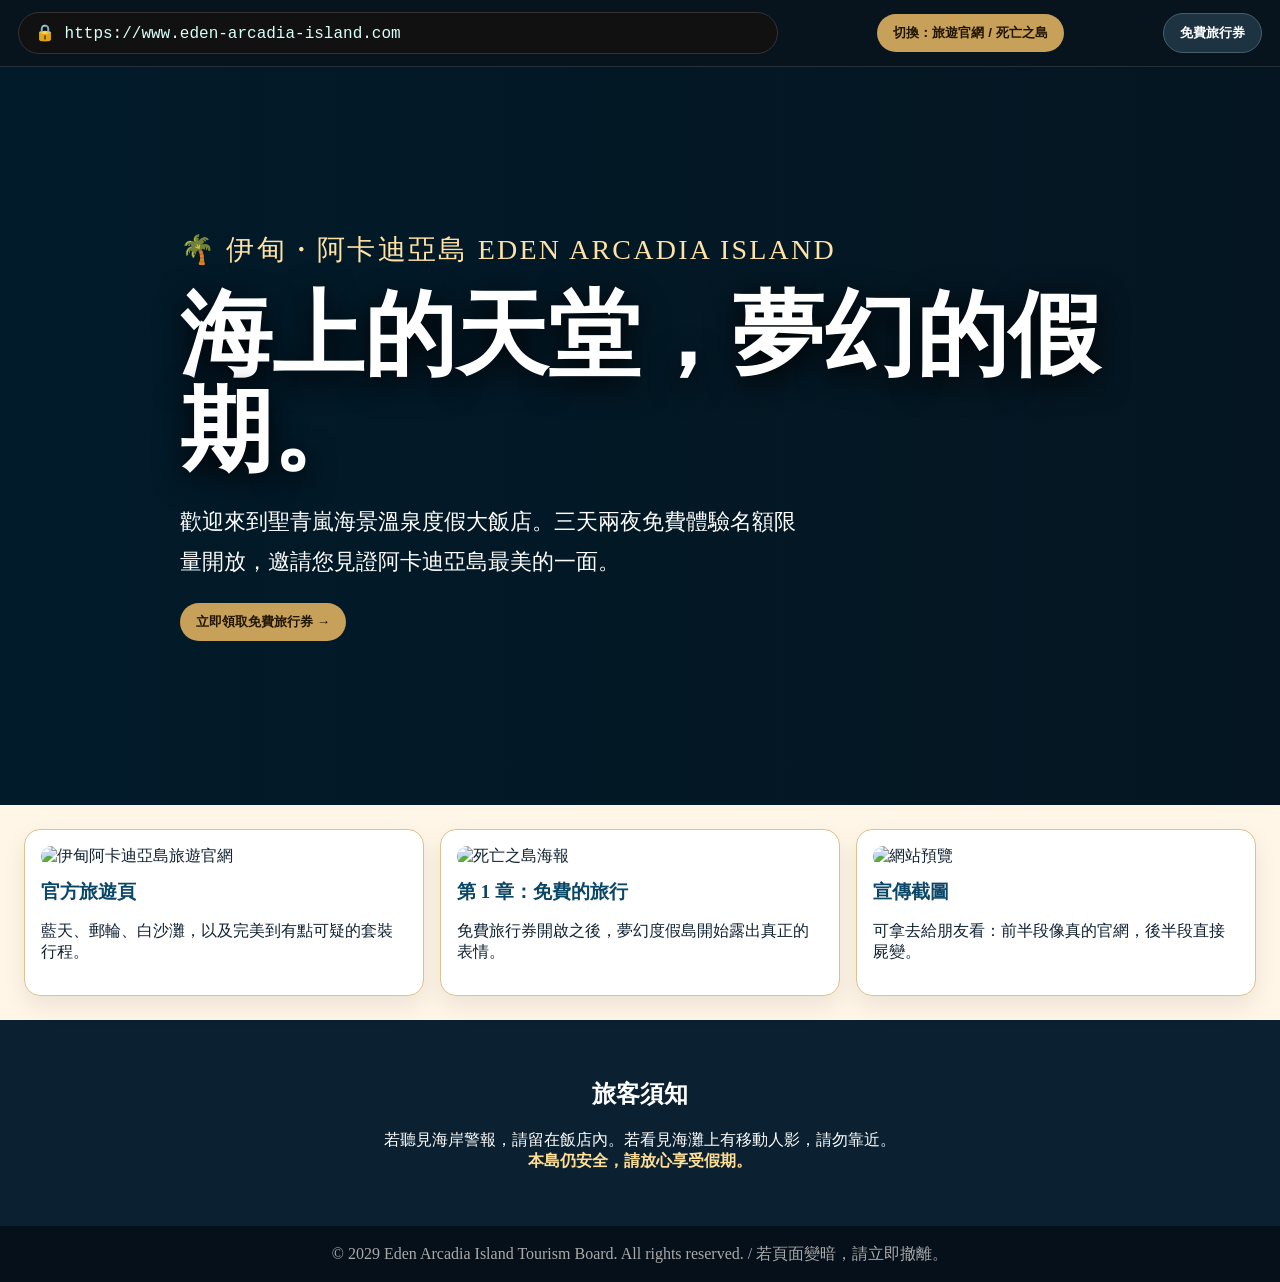
==== index.html @ 485ca3e7 "Add files via upload" ====
<!doctype html>
<html lang="zh-Hant">
<head>
  <meta charset="utf-8" />
  <meta name="viewport" content="width=device-width, initial-scale=1" />
  <title>伊甸・阿卡迪亞島｜Eden Arcadia Island</title>
  <style>
    :root { --gold:#c7a05a; --blue:#07324b; --cyan:#29d9ff; --paper:#fff8ea; }
    *{box-sizing:border-box} body{margin:0;font-family:"Noto Serif TC","Microsoft JhengHei",serif;background:#07131c;color:white;}
    .bar{position:sticky;top:0;z-index:5;background:rgba(8,20,30,.9);backdrop-filter:blur(12px);border-bottom:1px solid rgba(255,255,255,.12);padding:12px 18px;display:flex;gap:12px;align-items:center;justify-content:space-between}
    .url{font-family:ui-monospace,monospace;background:#111;border:1px solid #333;border-radius:999px;padding:10px 16px;flex:1;max-width:760px;color:#d9fff9;white-space:nowrap;overflow:hidden;text-overflow:ellipsis}.pill{background:var(--gold);color:#211500;border:0;border-radius:999px;padding:10px 16px;font-weight:700;cursor:pointer}.ghost{background:#1e3342;color:white;border:1px solid #44606e}
    .hero{min-height:82vh;background:linear-gradient(90deg,rgba(1,27,43,.92),rgba(1,27,43,.35)),url('assets/resort_site.png') center/cover;display:grid;place-items:center;padding:40px 18px;text-align:left}.box{max-width:920px;width:100%}.logo{font-size:28px;letter-spacing:.08em;color:#ffe2a6}.title{font-size:clamp(42px,8vw,92px);line-height:1.05;margin:18px 0 12px;text-shadow:0 8px 30px #000}.subtitle{font-size:22px;line-height:1.8;max-width:620px}.cards{display:grid;grid-template-columns:repeat(auto-fit,minmax(210px,1fr));gap:16px;padding:24px;background:#fff6e8;color:#123}.card{border:1px solid #dbc38d;border-radius:16px;padding:16px;background:white;box-shadow:0 10px 25px rgba(0,0,0,.08)}.card img{width:100%;border-radius:12px;display:block}.card h3{margin:12px 0 6px;color:#0a4666}.notice{padding:38px 18px;background:#0b2030;text-align:center}.notice b{color:#ffdf95}.poster{display:none;min-height:100vh;background:linear-gradient(90deg,rgba(0,0,0,.82),rgba(0,0,0,.1)),url('assets/death_island_poster.png') center/cover;padding:80px 18px}.poster .panel{max-width:760px;background:rgba(0,0,0,.55);border:1px solid rgba(255,255,255,.18);border-radius:20px;padding:28px;backdrop-filter:blur(5px)}.poster h1{font-size:clamp(42px,8vw,100px);margin:0 0 12px;text-shadow:0 0 22px #000}.warning{color:#ffb3a3;font-family:ui-monospace,monospace;letter-spacing:.08em}.small{opacity:.8;font-size:14px}.darkmode .hero,.darkmode .cards,.darkmode .notice{display:none}.darkmode .poster{display:block}.footer{padding:18px;text-align:center;background:#06101a;color:#aaa}.blink{animation:blink 1s steps(2) infinite}@keyframes blink{50%{opacity:.3}}
  </style>
</head>
<body>
  <div class="bar">
    <div class="url">🔒 https://www.eden-arcadia-island.com</div>
    <button class="pill" onclick="document.body.classList.toggle('darkmode')">切換：旅遊官網 / 死亡之島</button>
    <button class="pill ghost" onclick="location.hash='free-ticket';document.body.classList.add('darkmode')">免費旅行券</button>
  </div>
  <main class="hero">
    <section class="box">
      <div class="logo">🌴 伊甸・阿卡迪亞島 EDEN ARCADIA ISLAND</div>
      <h1 class="title">海上的天堂，夢幻的假期。</h1>
      <p class="subtitle">歡迎來到聖青嵐海景溫泉度假大飯店。三天兩夜免費體驗名額限量開放，邀請您見證阿卡迪亞島最美的一面。</p>
      <button class="pill" onclick="document.body.classList.add('darkmode')">立即領取免費旅行券 →</button>
    </section>
  </main>
  <section class="cards">
    <div class="card"><img src="assets/resort_site.png" alt="伊甸阿卡迪亞島旅遊官網"><h3>官方旅遊頁</h3><p>藍天、郵輪、白沙灘，以及完美到有點可疑的套裝行程。</p></div>
    <div class="card"><img src="assets/death_island_poster.png" alt="死亡之島海報"><h3>第 1 章：免費的旅行</h3><p>免費旅行券開啟之後，夢幻度假島開始露出真正的表情。</p></div>
    <div class="card"><img src="assets/preview.png" alt="網站預覽"><h3>宣傳截圖</h3><p>可拿去給朋友看：前半段像真的官網，後半段直接屍變。</p></div>
  </section>
  <section class="notice"><h2>旅客須知</h2><p>若聽見海岸警報，請留在飯店內。若看見海灘上有移動人影，請勿靠近。<br><b>本島仍安全，請放心享受假期。</b></p></section>
  <section class="poster" id="free-ticket">
    <div class="panel">
      <div class="warning blink">⚠ EMERGENCY BROADCAST INTERRUPTED</div>
      <h1>死亡之島：伊甸・阿卡迪亞</h1>
      <p>免費的旅行券，開啟了我們的噩夢。</p>
      <p>最後更新：2029/06/03 23:41。島上通訊中斷，聖青嵐飯店周邊出現大量感染者。看到這行字的人——不要登島。</p>
      <p class="small">Chapter 1: The Free Trip｜The Grand Aorashi Resort & Spa</p>
    </div>
  </section>
  <footer class="footer">© 2029 Eden Arcadia Island Tourism Board. All rights reserved. / 若頁面變暗，請立即撤離。</footer>
</body>
</html>
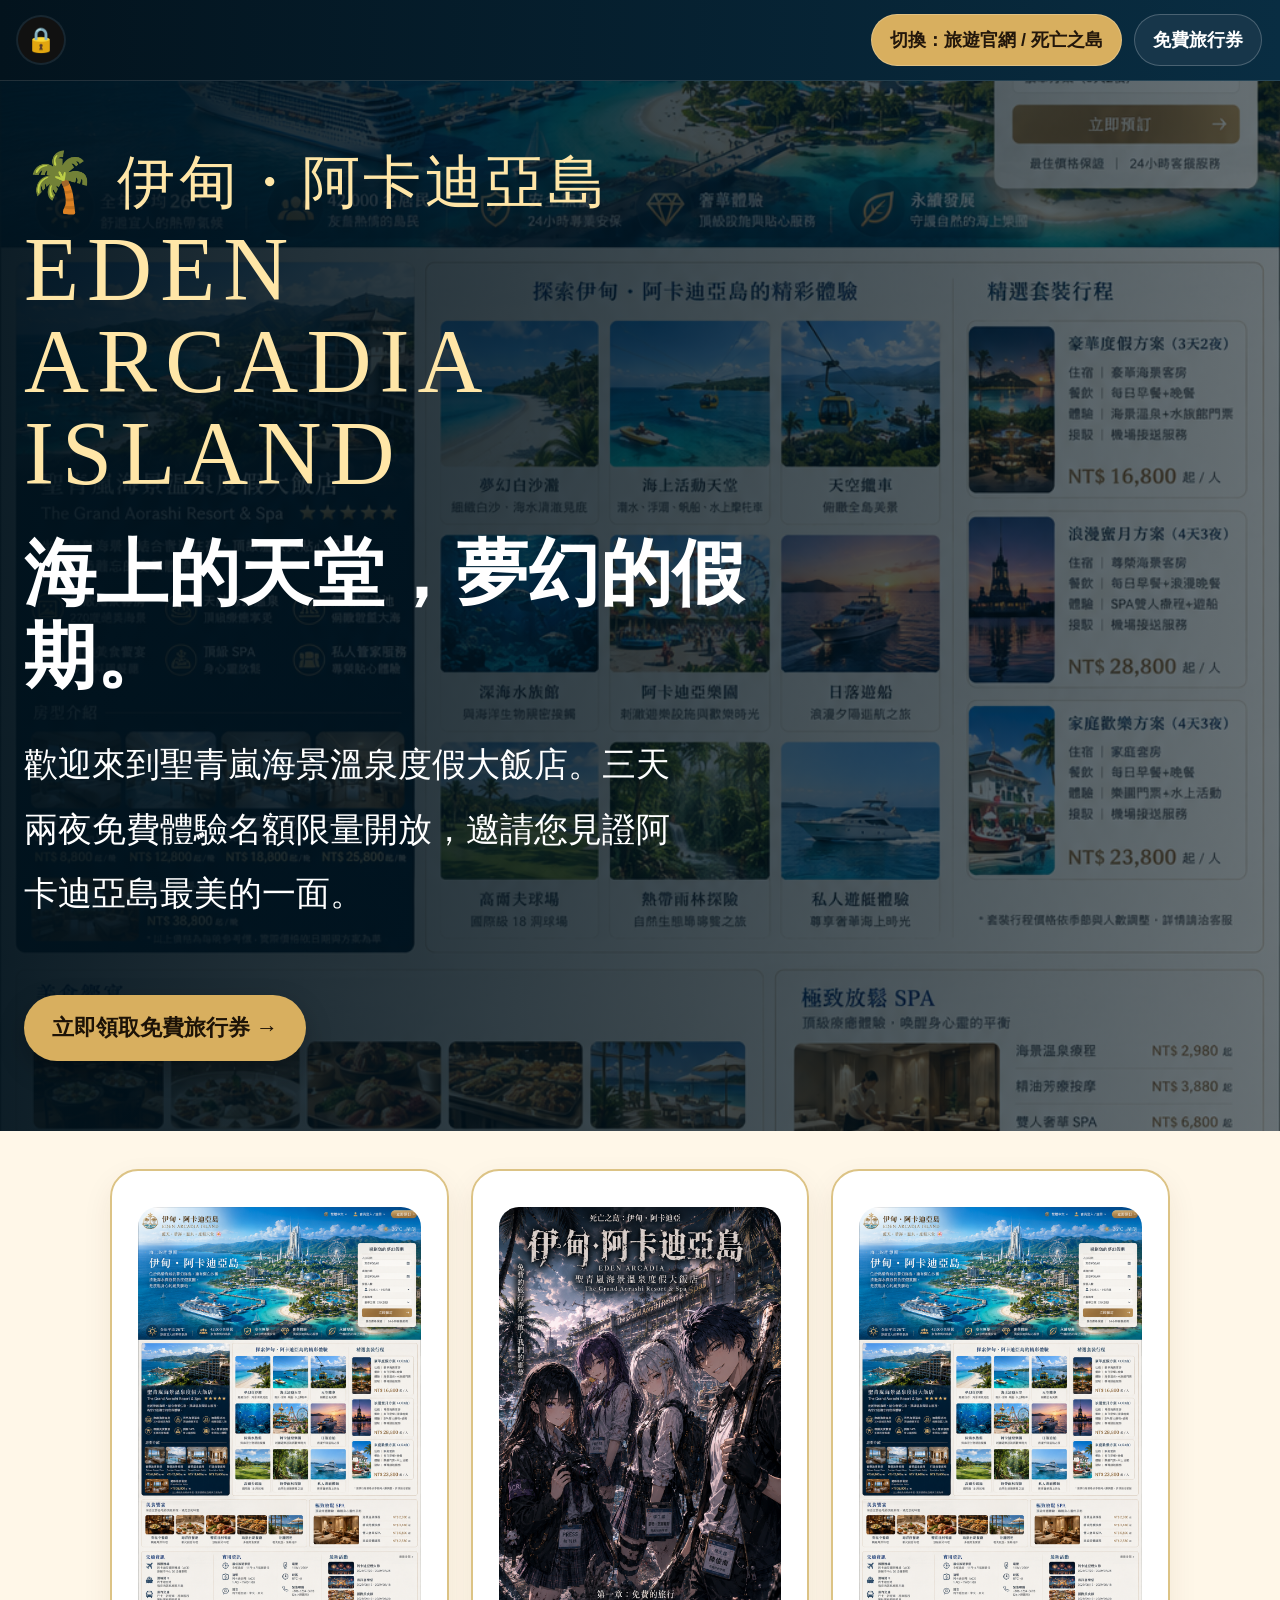
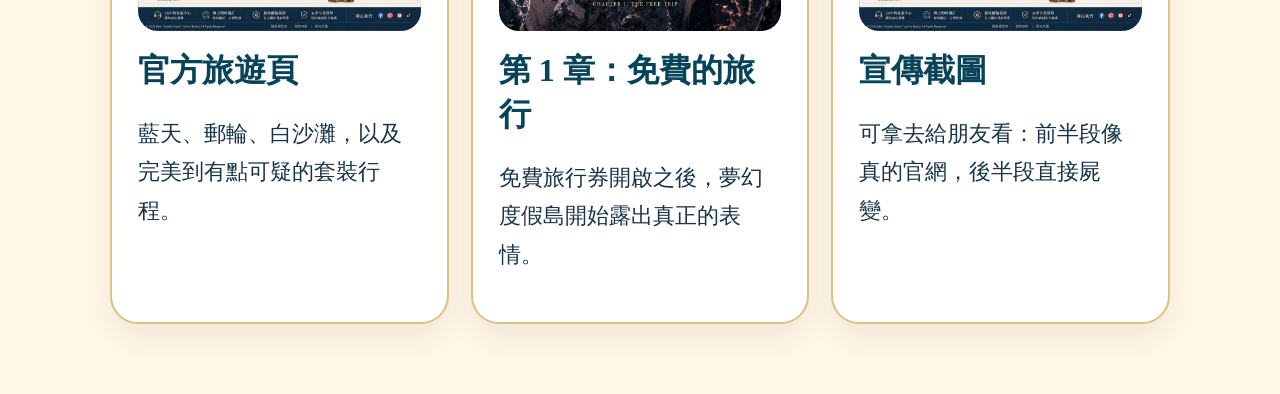
==== commit 3a9f1292: "Add files via upload" ====
--- a/index.html
+++ b/index.html
@@ -1,46 +1,23 @@
 <!doctype html>
 <html lang="zh-Hant">
 <head>
-  <meta charset="utf-8" />
-  <meta name="viewport" content="width=device-width, initial-scale=1" />
-  <title>伊甸・阿卡迪亞島｜Eden Arcadia Island</title>
-  <style>
-    :root { --gold:#c7a05a; --blue:#07324b; --cyan:#29d9ff; --paper:#fff8ea; }
-    *{box-sizing:border-box} body{margin:0;font-family:"Noto Serif TC","Microsoft JhengHei",serif;background:#07131c;color:white;}
-    .bar{position:sticky;top:0;z-index:5;background:rgba(8,20,30,.9);backdrop-filter:blur(12px);border-bottom:1px solid rgba(255,255,255,.12);padding:12px 18px;display:flex;gap:12px;align-items:center;justify-content:space-between}
-    .url{font-family:ui-monospace,monospace;background:#111;border:1px solid #333;border-radius:999px;padding:10px 16px;flex:1;max-width:760px;color:#d9fff9;white-space:nowrap;overflow:hidden;text-overflow:ellipsis}.pill{background:var(--gold);color:#211500;border:0;border-radius:999px;padding:10px 16px;font-weight:700;cursor:pointer}.ghost{background:#1e3342;color:white;border:1px solid #44606e}
-    .hero{min-height:82vh;background:linear-gradient(90deg,rgba(1,27,43,.92),rgba(1,27,43,.35)),url('assets/resort_site.png') center/cover;display:grid;place-items:center;padding:40px 18px;text-align:left}.box{max-width:920px;width:100%}.logo{font-size:28px;letter-spacing:.08em;color:#ffe2a6}.title{font-size:clamp(42px,8vw,92px);line-height:1.05;margin:18px 0 12px;text-shadow:0 8px 30px #000}.subtitle{font-size:22px;line-height:1.8;max-width:620px}.cards{display:grid;grid-template-columns:repeat(auto-fit,minmax(210px,1fr));gap:16px;padding:24px;background:#fff6e8;color:#123}.card{border:1px solid #dbc38d;border-radius:16px;padding:16px;background:white;box-shadow:0 10px 25px rgba(0,0,0,.08)}.card img{width:100%;border-radius:12px;display:block}.card h3{margin:12px 0 6px;color:#0a4666}.notice{padding:38px 18px;background:#0b2030;text-align:center}.notice b{color:#ffdf95}.poster{display:none;min-height:100vh;background:linear-gradient(90deg,rgba(0,0,0,.82),rgba(0,0,0,.1)),url('assets/death_island_poster.png') center/cover;padding:80px 18px}.poster .panel{max-width:760px;background:rgba(0,0,0,.55);border:1px solid rgba(255,255,255,.18);border-radius:20px;padding:28px;backdrop-filter:blur(5px)}.poster h1{font-size:clamp(42px,8vw,100px);margin:0 0 12px;text-shadow:0 0 22px #000}.warning{color:#ffb3a3;font-family:ui-monospace,monospace;letter-spacing:.08em}.small{opacity:.8;font-size:14px}.darkmode .hero,.darkmode .cards,.darkmode .notice{display:none}.darkmode .poster{display:block}.footer{padding:18px;text-align:center;background:#06101a;color:#aaa}.blink{animation:blink 1s steps(2) infinite}@keyframes blink{50%{opacity:.3}}
-  </style>
+<meta charset="utf-8" />
+<meta name="viewport" content="width=device-width, initial-scale=1" />
+<title>伊甸・阿卡迪亞島｜官方旅遊網站</title>
+<style>
+:root{--navy:#062232;--deep:#020b12;--gold:#d8af5f;--cream:#fff7e8;--ink:#183446;--danger:#b81426}*{box-sizing:border-box}html{scroll-behavior:smooth}body{margin:0;font-family:Georgia,"Noto Serif TC","Noto Sans TC",serif;background:var(--cream);color:var(--ink)}.top{position:sticky;top:0;z-index:20;background:linear-gradient(90deg,#03131d,#092d42);padding:14px 18px;border-bottom:1px solid rgba(255,255,255,.12);display:flex;gap:12px;align-items:center;justify-content:space-between}.lock{width:46px;height:46px;border-radius:50%;display:grid;place-items:center;background:#111;color:#ffd568;font-size:24px;box-shadow:0 0 0 2px rgba(255,255,255,.08)}.navBtns{display:flex;gap:12px}.pill{border:1px solid rgba(255,255,255,.22);border-radius:999px;padding:13px 18px;background:#17364a;color:white;font-weight:800;font-size:18px;cursor:pointer}.pill.gold{background:var(--gold);color:#23170b}.hero{min-height:85vh;background:linear-gradient(90deg,rgba(1,18,28,.95),rgba(1,18,28,.58)),url('resort_site.png') center/cover;padding:70px 24px;display:flex;align-items:center}.heroBox{max-width:720px;color:white}.brand{color:#ffe6a7;font-size:clamp(26px,6vw,58px);letter-spacing:.06em;line-height:1.12}.en{font-size:clamp(34px,9vw,90px);letter-spacing:.09em;color:#ffe6a7;line-height:1.02;margin:8px 0 34px}.tag{font-size:clamp(32px,8vw,72px);font-weight:900;line-height:1.15;margin:0 0 28px}.copy{font-size:clamp(20px,5vw,34px);line-height:1.9;max-width:650px}.cta{margin-top:34px;background:var(--gold);border:0;border-radius:999px;padding:18px 28px;font-size:22px;font-weight:900;color:#1d1307;box-shadow:0 10px 26px rgba(0,0,0,.25);cursor:pointer}.cards{padding:38px 20px 70px;display:grid;gap:22px;max-width:1100px;margin:auto}.card{background:white;border:2px solid #dcc385;border-radius:28px;padding:26px;box-shadow:0 12px 30px rgba(74,43,0,.08)}.card img{width:100%;border-radius:20px;margin:10px 0 18px;display:block}.card h2{font-size:32px;color:#07445a;margin:10px 0}.card p{font-size:22px;line-height:1.75}.grid{display:grid;grid-template-columns:repeat(auto-fit,minmax(260px,1fr));gap:22px}.emergency{display:none;min-height:100vh;background:radial-gradient(circle at 50% 20%,#2b1620,#050509 48%,#000);color:#eee;overflow:hidden}.emergency.active{display:block}.normal.hidden{display:none}.glitchbar{background:#120006;color:#ffdee3;border-bottom:1px solid #74202a;padding:14px 18px;font-family:monospace;font-size:16px;letter-spacing:.08em;animation:flicker 1.3s infinite}.emHero{padding:32px 18px 80px;max-width:1120px;margin:auto}.warning{color:#ff4b5e;font-family:monospace;font-size:18px;margin:12px 0}.emTitle{font-size:clamp(44px,12vw,120px);line-height:1;color:#f2f2f2;text-shadow:4px 0 #8f0013,-4px 0 #004e58;margin:20px 0}.posterWrap{display:grid;grid-template-columns:minmax(0,1fr) minmax(260px,420px);gap:26px;align-items:start}.terminal{background:rgba(0,0,0,.72);border:1px solid #8b2630;border-radius:18px;padding:22px;font-family:monospace;box-shadow:0 0 40px rgba(255,0,30,.18)}.terminal p{font-size:18px;line-height:1.8;color:#f5d8dc}.poster{width:100%;border-radius:20px;border:1px solid rgba(255,255,255,.18);box-shadow:0 20px 60px rgba(0,0,0,.8)}.redBtn{background:#7e0614;color:white;border:1px solid #ff6674;border-radius:999px;padding:16px 22px;font-size:20px;font-weight:900;margin-top:16px;cursor:pointer}.static{position:fixed;inset:0;pointer-events:none;opacity:.08;background:repeating-linear-gradient(0deg,#fff 0 1px,transparent 1px 3px);mix-blend-mode:screen}.stamp{display:inline-block;border:2px solid #ff4054;color:#ff4054;padding:8px 12px;transform:rotate(-4deg);font-weight:900;font-size:20px;margin-bottom:12px}@keyframes flicker{0%,100%{opacity:1}50%{opacity:.62}54%{opacity:1}57%{opacity:.35}60%{opacity:1}}@media(max-width:760px){.posterWrap{grid-template-columns:1fr}.navBtns{gap:8px}.pill{font-size:16px;padding:12px 14px}.hero{padding-top:55px}.card{padding:20px}.card p{font-size:20px}}
+</style>
 </head>
 <body>
-  <div class="bar">
-    <div class="url">🔒 https://www.eden-arcadia-island.com</div>
-    <button class="pill" onclick="document.body.classList.toggle('darkmode')">切換：旅遊官網 / 死亡之島</button>
-    <button class="pill ghost" onclick="location.hash='free-ticket';document.body.classList.add('darkmode')">免費旅行券</button>
-  </div>
-  <main class="hero">
-    <section class="box">
-      <div class="logo">🌴 伊甸・阿卡迪亞島 EDEN ARCADIA ISLAND</div>
-      <h1 class="title">海上的天堂，夢幻的假期。</h1>
-      <p class="subtitle">歡迎來到聖青嵐海景溫泉度假大飯店。三天兩夜免費體驗名額限量開放，邀請您見證阿卡迪亞島最美的一面。</p>
-      <button class="pill" onclick="document.body.classList.add('darkmode')">立即領取免費旅行券 →</button>
-    </section>
-  </main>
-  <section class="cards">
-    <div class="card"><img src="assets/resort_site.png" alt="伊甸阿卡迪亞島旅遊官網"><h3>官方旅遊頁</h3><p>藍天、郵輪、白沙灘，以及完美到有點可疑的套裝行程。</p></div>
-    <div class="card"><img src="assets/death_island_poster.png" alt="死亡之島海報"><h3>第 1 章：免費的旅行</h3><p>免費旅行券開啟之後，夢幻度假島開始露出真正的表情。</p></div>
-    <div class="card"><img src="assets/preview.png" alt="網站預覽"><h3>宣傳截圖</h3><p>可拿去給朋友看：前半段像真的官網，後半段直接屍變。</p></div>
-  </section>
-  <section class="notice"><h2>旅客須知</h2><p>若聽見海岸警報，請留在飯店內。若看見海灘上有移動人影，請勿靠近。<br><b>本島仍安全，請放心享受假期。</b></p></section>
-  <section class="poster" id="free-ticket">
-    <div class="panel">
-      <div class="warning blink">⚠ EMERGENCY BROADCAST INTERRUPTED</div>
-      <h1>死亡之島：伊甸・阿卡迪亞</h1>
-      <p>免費的旅行券，開啟了我們的噩夢。</p>
-      <p>最後更新：2029/06/03 23:41。島上通訊中斷，聖青嵐飯店周邊出現大量感染者。看到這行字的人——不要登島。</p>
-      <p class="small">Chapter 1: The Free Trip｜The Grand Aorashi Resort & Spa</p>
-    </div>
-  </section>
-  <footer class="footer">© 2029 Eden Arcadia Island Tourism Board. All rights reserved. / 若頁面變暗，請立即撤離。</footer>
+<main class="normal" id="normal">
+  <header class="top"><div class="lock">🔒</div><div class="navBtns"><button class="pill gold" onclick="toggleMode()">切換：旅遊官網 / 死亡之島</button><button class="pill" onclick="claimTicket()">免費旅行券</button></div></header>
+  <section class="hero"><div class="heroBox"><div class="brand">🌴 伊甸・阿卡迪亞島</div><div class="en">EDEN ARCADIA ISLAND</div><h1 class="tag">海上的天堂，夢幻的假期。</h1><p class="copy">歡迎來到聖青嵐海景溫泉度假大飯店。三天兩夜免費體驗名額限量開放，邀請您見證阿卡迪亞島最美的一面。</p><button class="cta" onclick="claimTicket()">立即領取免費旅行券 →</button></div></section>
+  <section class="cards"><div class="grid"><article class="card"><img src="resort_site.png" alt="伊甸阿卡迪亞島旅遊官網"><h2>官方旅遊頁</h2><p>藍天、郵輪、白沙灘，以及完美到有點可疑的套裝行程。</p></article><article class="card"><img src="death_island_poster.png" alt="死亡之島海報"><h2>第 1 章：免費的旅行</h2><p>免費旅行券開啟之後，夢幻度假島開始露出真正的表情。</p></article><article class="card"><img src="resort_site.png" alt="網站預覽"><h2>宣傳截圖</h2><p>可拿去給朋友看：前半段像真的官網，後半段直接屍變。</p></article></div></section>
+</main>
+<main class="emergency" id="emergency"><div class="static"></div><div class="glitchbar">EMERGENCY BROADCAST // EDEN ARCADIA ISLAND // CONNECTION UNSTABLE</div><section class="emHero"><div class="stamp">UNVERIFIED INCIDENT REPORT</div><h1 class="emTitle">死亡之島：伊甸・阿卡迪亞島</h1><div class="posterWrap"><div class="terminal"><p class="warning">警告：官方旅遊頁面已遭替換。</p><p>> 免費旅行券兌換完成。<br>> 旅客名單同步中……<br>> 港口通訊中斷。<br>> 聖青嵐海景溫泉度假大飯店發出求救訊號。<br>> 請勿登島。重複一次，請勿登島。</p><p>最後一則訊息：<br>「如果你看到這個網站，代表我們還沒有全部死光。」</p><button class="redBtn" onclick="toggleMode()">返回官方頁面</button></div><img class="poster" src="death_island_poster.png" alt="死亡之島：伊甸阿卡迪亞島海報"></div></section></main>
+<script>
+function toggleMode(){document.getElementById('normal').classList.toggle('hidden');document.getElementById('emergency').classList.toggle('active');window.scrollTo(0,0)}
+function claimTicket(){document.querySelector('.cta')?.insertAdjacentHTML('afterend','<p style="color:#ffdd9a;font-size:20px;margin-top:18px">系統提示：旅行券已綁定。無法取消。</p>');setTimeout(toggleMode,900)}
+</script>
 </body>
 </html>
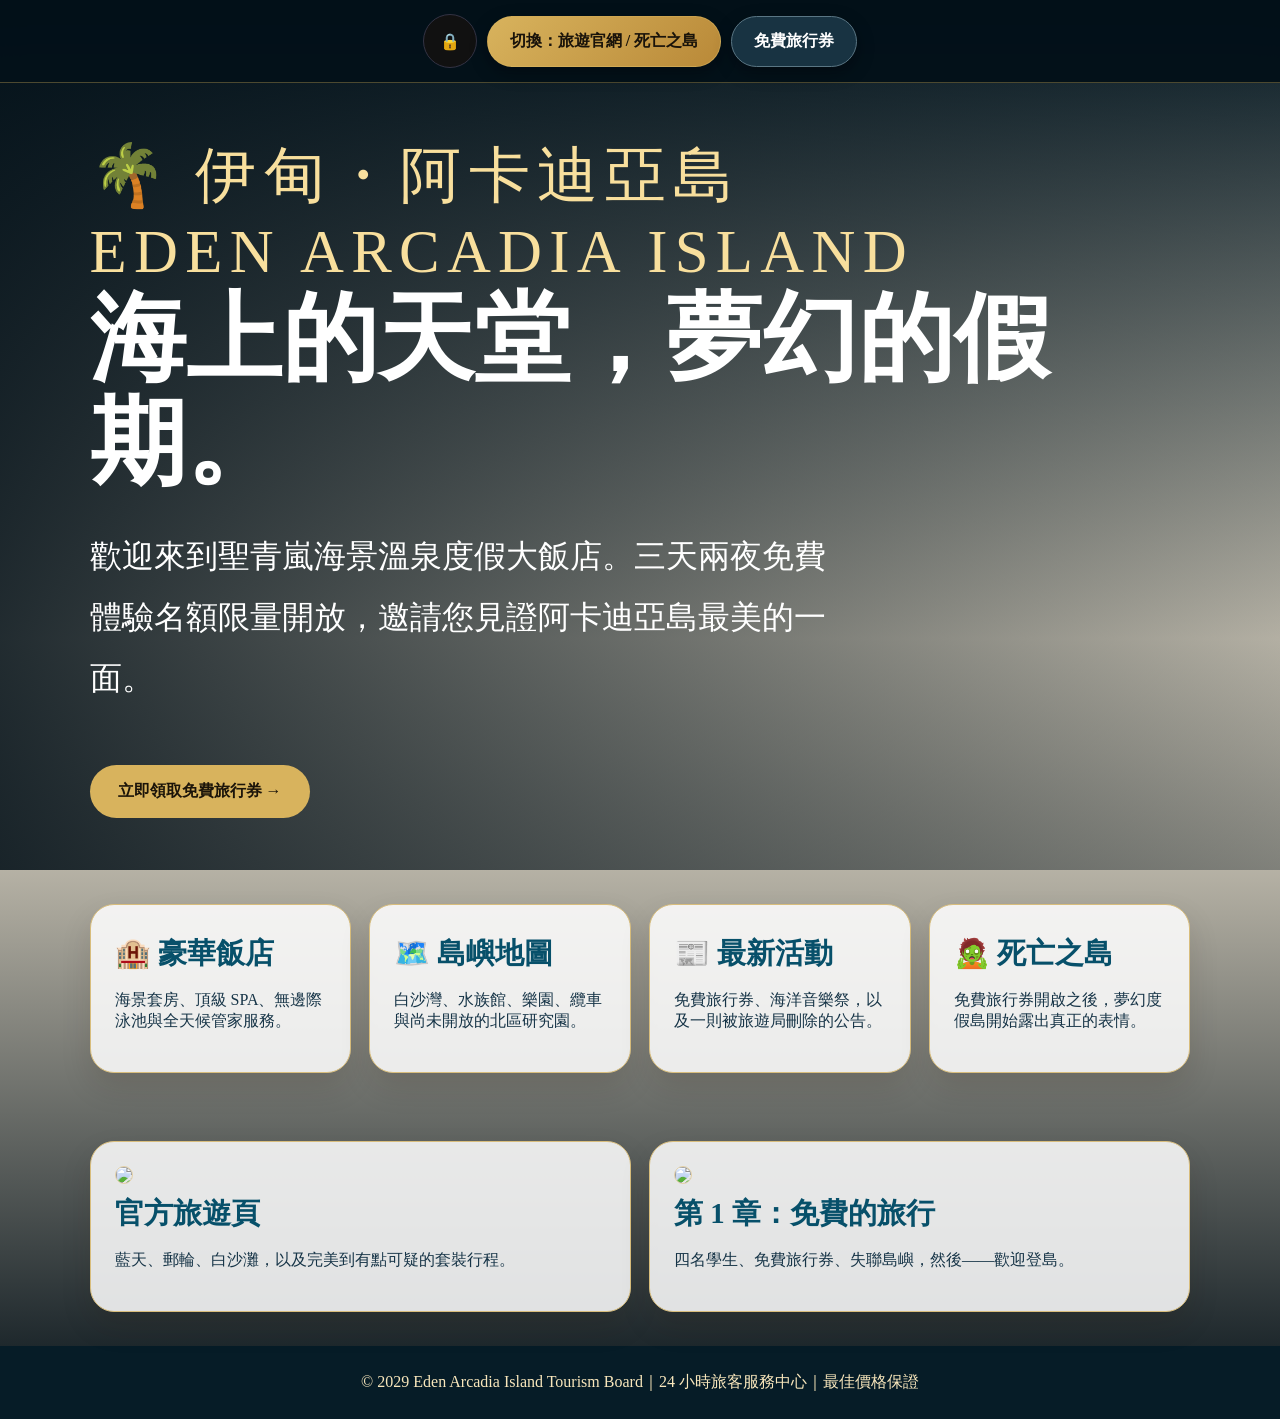
==== commit 5f7be336: "Add files via upload" ====
--- a/index.html
+++ b/index.html
@@ -1,23 +1 @@
-<!doctype html>
-<html lang="zh-Hant">
-<head>
-<meta charset="utf-8" />
-<meta name="viewport" content="width=device-width, initial-scale=1" />
-<title>伊甸・阿卡迪亞島｜官方旅遊網站</title>
-<style>
-:root{--navy:#062232;--deep:#020b12;--gold:#d8af5f;--cream:#fff7e8;--ink:#183446;--danger:#b81426}*{box-sizing:border-box}html{scroll-behavior:smooth}body{margin:0;font-family:Georgia,"Noto Serif TC","Noto Sans TC",serif;background:var(--cream);color:var(--ink)}.top{position:sticky;top:0;z-index:20;background:linear-gradient(90deg,#03131d,#092d42);padding:14px 18px;border-bottom:1px solid rgba(255,255,255,.12);display:flex;gap:12px;align-items:center;justify-content:space-between}.lock{width:46px;height:46px;border-radius:50%;display:grid;place-items:center;background:#111;color:#ffd568;font-size:24px;box-shadow:0 0 0 2px rgba(255,255,255,.08)}.navBtns{display:flex;gap:12px}.pill{border:1px solid rgba(255,255,255,.22);border-radius:999px;padding:13px 18px;background:#17364a;color:white;font-weight:800;font-size:18px;cursor:pointer}.pill.gold{background:var(--gold);color:#23170b}.hero{min-height:85vh;background:linear-gradient(90deg,rgba(1,18,28,.95),rgba(1,18,28,.58)),url('resort_site.png') center/cover;padding:70px 24px;display:flex;align-items:center}.heroBox{max-width:720px;color:white}.brand{color:#ffe6a7;font-size:clamp(26px,6vw,58px);letter-spacing:.06em;line-height:1.12}.en{font-size:clamp(34px,9vw,90px);letter-spacing:.09em;color:#ffe6a7;line-height:1.02;margin:8px 0 34px}.tag{font-size:clamp(32px,8vw,72px);font-weight:900;line-height:1.15;margin:0 0 28px}.copy{font-size:clamp(20px,5vw,34px);line-height:1.9;max-width:650px}.cta{margin-top:34px;background:var(--gold);border:0;border-radius:999px;padding:18px 28px;font-size:22px;font-weight:900;color:#1d1307;box-shadow:0 10px 26px rgba(0,0,0,.25);cursor:pointer}.cards{padding:38px 20px 70px;display:grid;gap:22px;max-width:1100px;margin:auto}.card{background:white;border:2px solid #dcc385;border-radius:28px;padding:26px;box-shadow:0 12px 30px rgba(74,43,0,.08)}.card img{width:100%;border-radius:20px;margin:10px 0 18px;display:block}.card h2{font-size:32px;color:#07445a;margin:10px 0}.card p{font-size:22px;line-height:1.75}.grid{display:grid;grid-template-columns:repeat(auto-fit,minmax(260px,1fr));gap:22px}.emergency{display:none;min-height:100vh;background:radial-gradient(circle at 50% 20%,#2b1620,#050509 48%,#000);color:#eee;overflow:hidden}.emergency.active{display:block}.normal.hidden{display:none}.glitchbar{background:#120006;color:#ffdee3;border-bottom:1px solid #74202a;padding:14px 18px;font-family:monospace;font-size:16px;letter-spacing:.08em;animation:flicker 1.3s infinite}.emHero{padding:32px 18px 80px;max-width:1120px;margin:auto}.warning{color:#ff4b5e;font-family:monospace;font-size:18px;margin:12px 0}.emTitle{font-size:clamp(44px,12vw,120px);line-height:1;color:#f2f2f2;text-shadow:4px 0 #8f0013,-4px 0 #004e58;margin:20px 0}.posterWrap{display:grid;grid-template-columns:minmax(0,1fr) minmax(260px,420px);gap:26px;align-items:start}.terminal{background:rgba(0,0,0,.72);border:1px solid #8b2630;border-radius:18px;padding:22px;font-family:monospace;box-shadow:0 0 40px rgba(255,0,30,.18)}.terminal p{font-size:18px;line-height:1.8;color:#f5d8dc}.poster{width:100%;border-radius:20px;border:1px solid rgba(255,255,255,.18);box-shadow:0 20px 60px rgba(0,0,0,.8)}.redBtn{background:#7e0614;color:white;border:1px solid #ff6674;border-radius:999px;padding:16px 22px;font-size:20px;font-weight:900;margin-top:16px;cursor:pointer}.static{position:fixed;inset:0;pointer-events:none;opacity:.08;background:repeating-linear-gradient(0deg,#fff 0 1px,transparent 1px 3px);mix-blend-mode:screen}.stamp{display:inline-block;border:2px solid #ff4054;color:#ff4054;padding:8px 12px;transform:rotate(-4deg);font-weight:900;font-size:20px;margin-bottom:12px}@keyframes flicker{0%,100%{opacity:1}50%{opacity:.62}54%{opacity:1}57%{opacity:.35}60%{opacity:1}}@media(max-width:760px){.posterWrap{grid-template-columns:1fr}.navBtns{gap:8px}.pill{font-size:16px;padding:12px 14px}.hero{padding-top:55px}.card{padding:20px}.card p{font-size:20px}}
-</style>
-</head>
-<body>
-<main class="normal" id="normal">
-  <header class="top"><div class="lock">🔒</div><div class="navBtns"><button class="pill gold" onclick="toggleMode()">切換：旅遊官網 / 死亡之島</button><button class="pill" onclick="claimTicket()">免費旅行券</button></div></header>
-  <section class="hero"><div class="heroBox"><div class="brand">🌴 伊甸・阿卡迪亞島</div><div class="en">EDEN ARCADIA ISLAND</div><h1 class="tag">海上的天堂，夢幻的假期。</h1><p class="copy">歡迎來到聖青嵐海景溫泉度假大飯店。三天兩夜免費體驗名額限量開放，邀請您見證阿卡迪亞島最美的一面。</p><button class="cta" onclick="claimTicket()">立即領取免費旅行券 →</button></div></section>
-  <section class="cards"><div class="grid"><article class="card"><img src="resort_site.png" alt="伊甸阿卡迪亞島旅遊官網"><h2>官方旅遊頁</h2><p>藍天、郵輪、白沙灘，以及完美到有點可疑的套裝行程。</p></article><article class="card"><img src="death_island_poster.png" alt="死亡之島海報"><h2>第 1 章：免費的旅行</h2><p>免費旅行券開啟之後，夢幻度假島開始露出真正的表情。</p></article><article class="card"><img src="resort_site.png" alt="網站預覽"><h2>宣傳截圖</h2><p>可拿去給朋友看：前半段像真的官網，後半段直接屍變。</p></article></div></section>
-</main>
-<main class="emergency" id="emergency"><div class="static"></div><div class="glitchbar">EMERGENCY BROADCAST // EDEN ARCADIA ISLAND // CONNECTION UNSTABLE</div><section class="emHero"><div class="stamp">UNVERIFIED INCIDENT REPORT</div><h1 class="emTitle">死亡之島：伊甸・阿卡迪亞島</h1><div class="posterWrap"><div class="terminal"><p class="warning">警告：官方旅遊頁面已遭替換。</p><p>> 免費旅行券兌換完成。<br>> 旅客名單同步中……<br>> 港口通訊中斷。<br>> 聖青嵐海景溫泉度假大飯店發出求救訊號。<br>> 請勿登島。重複一次，請勿登島。</p><p>最後一則訊息：<br>「如果你看到這個網站，代表我們還沒有全部死光。」</p><button class="redBtn" onclick="toggleMode()">返回官方頁面</button></div><img class="poster" src="death_island_poster.png" alt="死亡之島：伊甸阿卡迪亞島海報"></div></section></main>
-<script>
-function toggleMode(){document.getElementById('normal').classList.toggle('hidden');document.getElementById('emergency').classList.toggle('active');window.scrollTo(0,0)}
-function claimTicket(){document.querySelector('.cta')?.insertAdjacentHTML('afterend','<p style="color:#ffdd9a;font-size:20px;margin-top:18px">系統提示：旅行券已綁定。無法取消。</p>');setTimeout(toggleMode,900)}
-</script>
-</body>
-</html>
+<!doctype html><html lang="zh-Hant"><head><meta charset="utf-8"><meta name="viewport" content="width=device-width,initial-scale=1"><title>伊甸・阿卡迪亞島｜官方旅遊網站</title><link rel="stylesheet" href="style.css"></head><body><nav class="top"><div class="lock">🔒</div><a class="pill" href="death.html">切換：旅遊官網 / 死亡之島</a><a class="pill dark" href="ticket.html">免費旅行券</a></nav><section class="hero"><div><div class="brand">🌴 伊甸・阿卡迪亞島<br>EDEN ARCADIA ISLAND</div><h1>海上的天堂，夢幻的假期。</h1><p class="lead">歡迎來到聖青嵐海景溫泉度假大飯店。三天兩夜免費體驗名額限量開放，邀請您見證阿卡迪亞島最美的一面。</p><a class="btn" href="ticket.html">立即領取免費旅行券 →</a></div></section><section class="grid"><a class="card" href="hotel.html"><h2>🏨 豪華飯店</h2><p>海景套房、頂級 SPA、無邊際泳池與全天候管家服務。</p></a><a class="card" href="map.html"><h2>🗺️ 島嶼地圖</h2><p>白沙灣、水族館、樂園、纜車與尚未開放的北區研究園。</p></a><a class="card" href="news.html"><h2>📰 最新活動</h2><p>免費旅行券、海洋音樂祭，以及一則被旅遊局刪除的公告。</p></a><a class="card" href="death.html"><h2>🧟 死亡之島</h2><p>免費旅行券開啟之後，夢幻度假島開始露出真正的表情。</p></a></section><section class="grid"><div class="card"><img class="thumb" src="assets/resort_site.png"><h2>官方旅遊頁</h2><p>藍天、郵輪、白沙灘，以及完美到有點可疑的套裝行程。</p></div><div class="card"><img class="thumb" src="assets/death_island_poster.png"><h2>第 1 章：免費的旅行</h2><p>四名學生、免費旅行券、失聯島嶼，然後——歡迎登島。</p></div></section><footer class="footer">© 2029 Eden Arcadia Island Tourism Board｜24 小時旅客服務中心｜最佳價格保證</footer></body></html>
--- a/style.css
+++ b/style.css
@@ -0,0 +1 @@
+:root{--navy:#061c27;--deep:#031018;--gold:#d8b35d;--cream:#fff6e6;--blue:#0e5268;--blood:#9d1f26}*{box-sizing:border-box}body{margin:0;font-family:"Noto Serif TC","Microsoft JhengHei",serif;background:linear-gradient(180deg,#061c27,#fff4df 45%,#07131a);color:#163447}a{text-decoration:none;color:inherit}.top{position:sticky;top:0;z-index:5;background:rgba(3,16,24,.96);padding:14px;display:flex;gap:10px;align-items:center;justify-content:center;border-bottom:1px solid rgba(216,179,93,.35);backdrop-filter:blur(10px)}.lock{width:54px;height:54px;border-radius:50%;background:#111;display:grid;place-items:center;border:1px solid #334}.pill{border:1px solid rgba(216,179,93,.55);background:linear-gradient(135deg,#d8b35d,#b98938);color:#19130a;font-weight:900;padding:14px 22px;border-radius:999px;box-shadow:0 6px 18px #0005}.pill.dark{background:#183342;color:#fff;border-color:#5a7684}.hero{min-height:74vh;padding:52px 7vw;background:linear-gradient(90deg,rgba(3,16,24,.88),rgba(3,16,24,.3)),url('assets/resort_site.png') center/cover;color:#fff;display:flex;align-items:center}.hero h1{font-size:clamp(2.7rem,10vw,6rem);line-height:1.08;margin:0 0 18px}.brand{color:#f8df9d;letter-spacing:.12em;font-size:clamp(1.7rem,6vw,3.8rem)}.lead{font-size:clamp(1.2rem,4.8vw,2rem);max-width:760px;line-height:1.9}.btn{display:inline-block;margin-top:24px;padding:16px 28px;border-radius:999px;background:var(--gold);color:#1b1409;font-weight:900}.grid{padding:34px 7vw;display:grid;grid-template-columns:repeat(auto-fit,minmax(240px,1fr));gap:18px}.card{background:rgba(255,255,255,.86);border:1px solid #d8bd7c;border-radius:24px;padding:24px;box-shadow:0 14px 30px rgba(35,20,0,.13)}.card h2{color:#07506a;margin:.2em 0;font-size:1.8rem}.thumb{width:100%;border-radius:18px;max-height:300px;object-fit:cover;border:1px solid #e4d0a4}.footer{background:#061c27;color:#f9e7bc;text-align:center;padding:26px}.death body,.death-page{background:#030305;color:#ddd}.death-hero{min-height:92vh;background:linear-gradient(180deg,rgba(0,0,0,.25),rgba(0,0,0,.86)),url('assets/death_island_poster.png') top center/cover;display:flex;align-items:end;padding:48px 7vw;color:white}.glitch{font-size:clamp(2rem,9vw,5.8rem);text-shadow:3px 0 #088,-3px 0 #900;animation:shake 1.8s infinite}.warn{color:#ffdf7e;background:#2a0505cc;border:1px solid #a22;border-radius:18px;padding:18px;line-height:1.9}.terminal{background:#020405;border:1px solid #2b5738;border-radius:18px;padding:22px;color:#8cffaa;font-family:monospace;white-space:pre-wrap;line-height:1.6}@keyframes shake{0%,93%,100%{transform:translate(0)}94%{transform:translate(2px,-1px)}96%{transform:translate(-3px,1px)}}
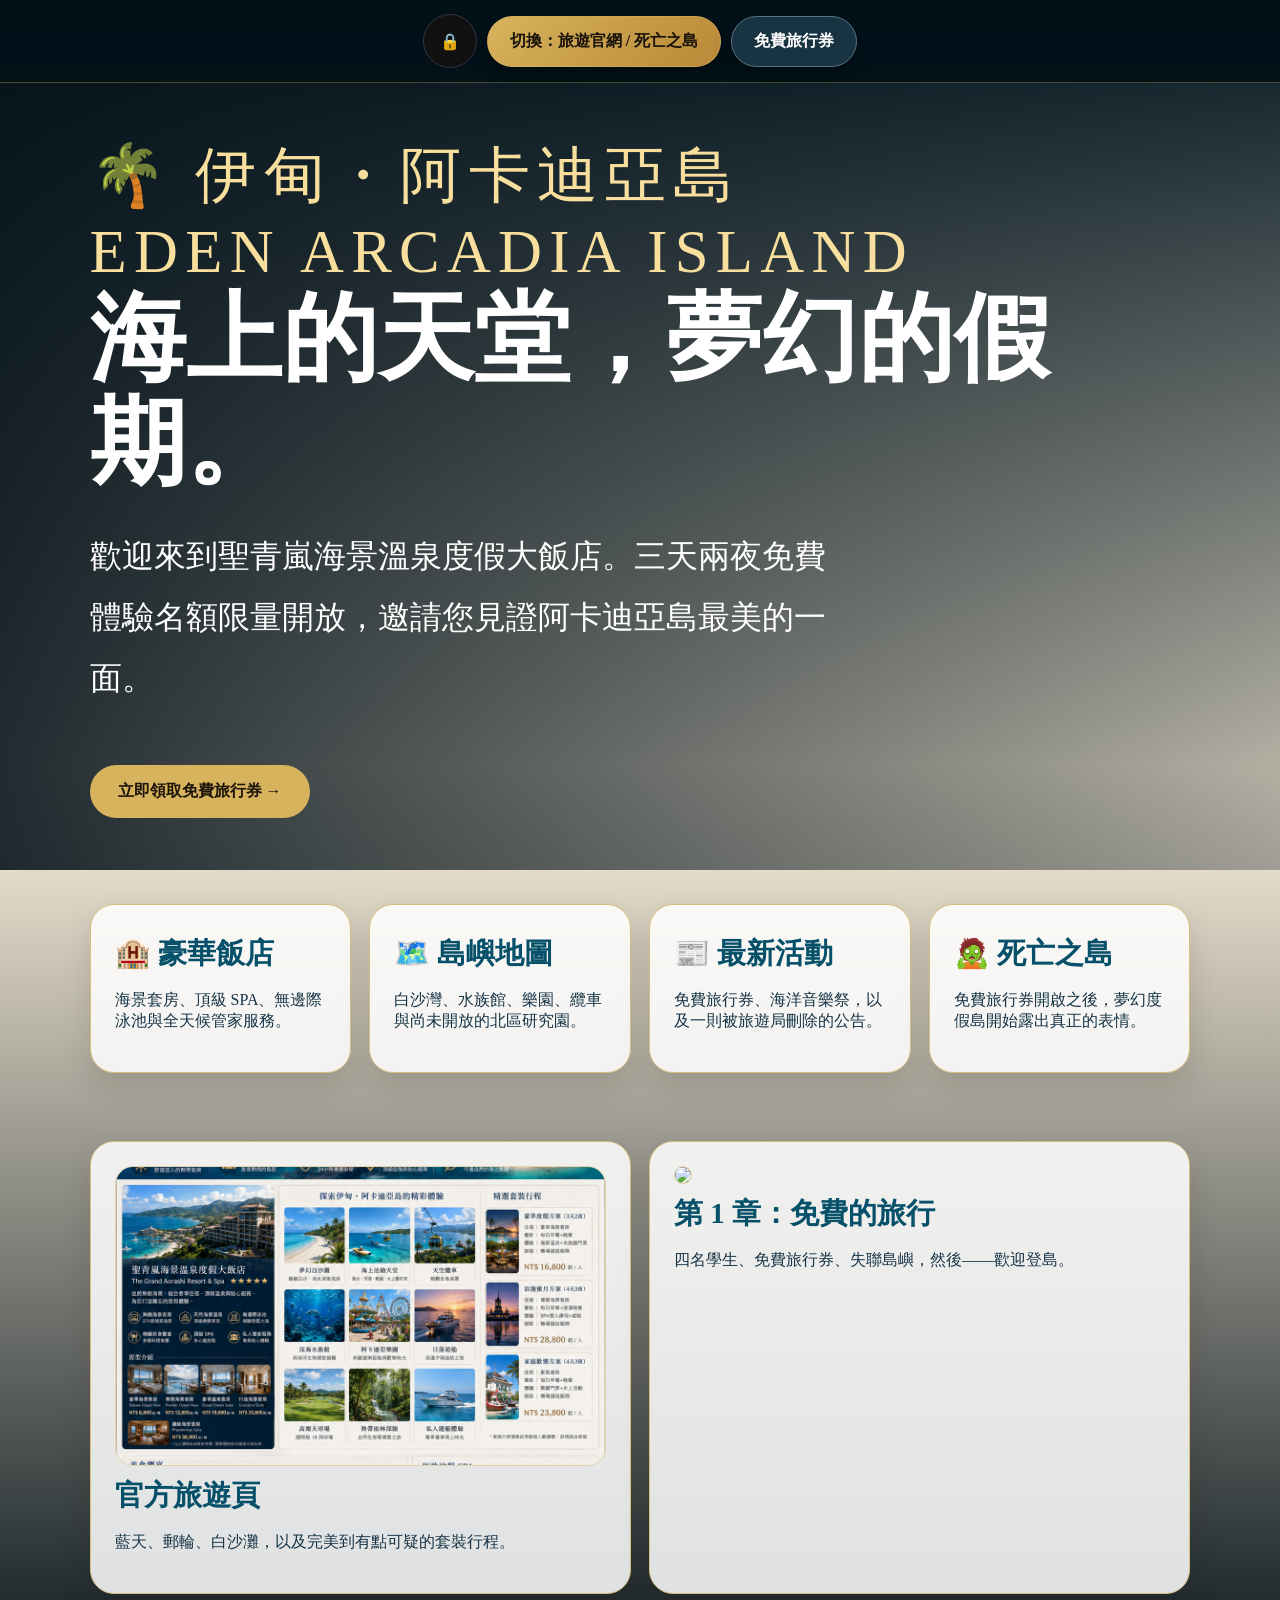
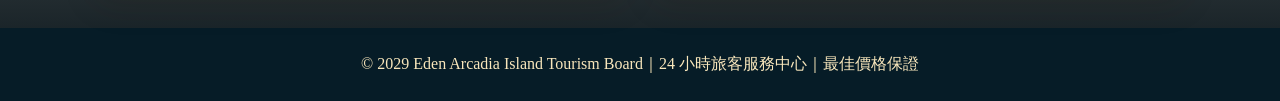
==== commit f8d134d5: "Fix HTML entity encoding in index.html" ====
--- a/index.html
+++ b/index.html
@@ -1 +1 @@
-<!doctype html><html lang="zh-Hant"><head><meta charset="utf-8"><meta name="viewport" content="width=device-width,initial-scale=1"><title>伊甸・阿卡迪亞島｜官方旅遊網站</title><link rel="stylesheet" href="style.css"></head><body><nav class="top"><div class="lock">🔒</div><a class="pill" href="death.html">切換：旅遊官網 / 死亡之島</a><a class="pill dark" href="ticket.html">免費旅行券</a></nav><section class="hero"><div><div class="brand">🌴 伊甸・阿卡迪亞島<br>EDEN ARCADIA ISLAND</div><h1>海上的天堂，夢幻的假期。</h1><p class="lead">歡迎來到聖青嵐海景溫泉度假大飯店。三天兩夜免費體驗名額限量開放，邀請您見證阿卡迪亞島最美的一面。</p><a class="btn" href="ticket.html">立即領取免費旅行券 →</a></div></section><section class="grid"><a class="card" href="hotel.html"><h2>🏨 豪華飯店</h2><p>海景套房、頂級 SPA、無邊際泳池與全天候管家服務。</p></a><a class="card" href="map.html"><h2>🗺️ 島嶼地圖</h2><p>白沙灣、水族館、樂園、纜車與尚未開放的北區研究園。</p></a><a class="card" href="news.html"><h2>📰 最新活動</h2><p>免費旅行券、海洋音樂祭，以及一則被旅遊局刪除的公告。</p></a><a class="card" href="death.html"><h2>🧟 死亡之島</h2><p>免費旅行券開啟之後，夢幻度假島開始露出真正的表情。</p></a></section><section class="grid"><div class="card"><img class="thumb" src="assets/resort_site.png"><h2>官方旅遊頁</h2><p>藍天、郵輪、白沙灘，以及完美到有點可疑的套裝行程。</p></div><div class="card"><img class="thumb" src="assets/death_island_poster.png"><h2>第 1 章：免費的旅行</h2><p>四名學生、免費旅行券、失聯島嶼，然後——歡迎登島。</p></div></section><footer class="footer">© 2029 Eden Arcadia Island Tourism Board｜24 小時旅客服務中心｜最佳價格保證</footer></body></html>
+<!doctype html><html lang="zh-Hant"><head><meta charset="utf-8"><meta name="viewport" content="width=device-width,initial-scale=1"><title>伊甸・阿卡迪亞島｜官方旅遊網站</title><link rel="stylesheet" href="style.css"></head><body><nav class="top"><div class="lock">🔒</div><a class="pill" href="death.html">切換：旅遊官網 / 死亡之島</a><a class="pill dark" href="ticket.html">免費旅行券</a></nav><section class="hero"><div><div class="brand">🌴 伊甸・阿卡迪亞島<br>EDEN ARCADIA ISLAND</div><h1>海上的天堂，夢幻的假期。</h1><p class="lead">歡迎來到聖青嵐海景溫泉度假大飯店。三天兩夜免費體驗名額限量開放，邀請您見證阿卡迪亞島最美的一面。</p><a class="btn" href="ticket.html">立即領取免費旅行券 →</a></div></section><section class="grid"><a class="card" href="hotel.html"><h2>🏨 豪華飯店</h2><p>海景套房、頂級 SPA、無邊際泳池與全天候管家服務。</p></a><a class="card" href="map.html"><h2>🗺️ 島嶼地圖</h2><p>白沙灣、水族館、樂園、纜車與尚未開放的北區研究園。</p></a><a class="card" href="news.html"><h2>📰 最新活動</h2><p>免費旅行券、海洋音樂祭，以及一則被旅遊局刪除的公告。</p></a><a class="card" href="death.html"><h2>🧟 死亡之島</h2><p>免費旅行券開啟之後，夢幻度假島開始露出真正的表情。</p></a></section><section class="grid"><div class="card"><img class="thumb" src="resort_site.png"><h2>官方旅遊頁</h2><p>藍天、郵輪、白沙灘，以及完美到有點可疑的套裝行程。</p></div><div class="card"><img class="thumb" src="assets/death_island_poster.png"><h2>第 1 章：免費的旅行</h2><p>四名學生、免費旅行券、失聯島嶼，然後——歡迎登島。</p></div></section><footer class="footer">© 2029 Eden Arcadia Island Tourism Board｜24 小時旅客服務中心｜最佳價格保證</footer></body></html>
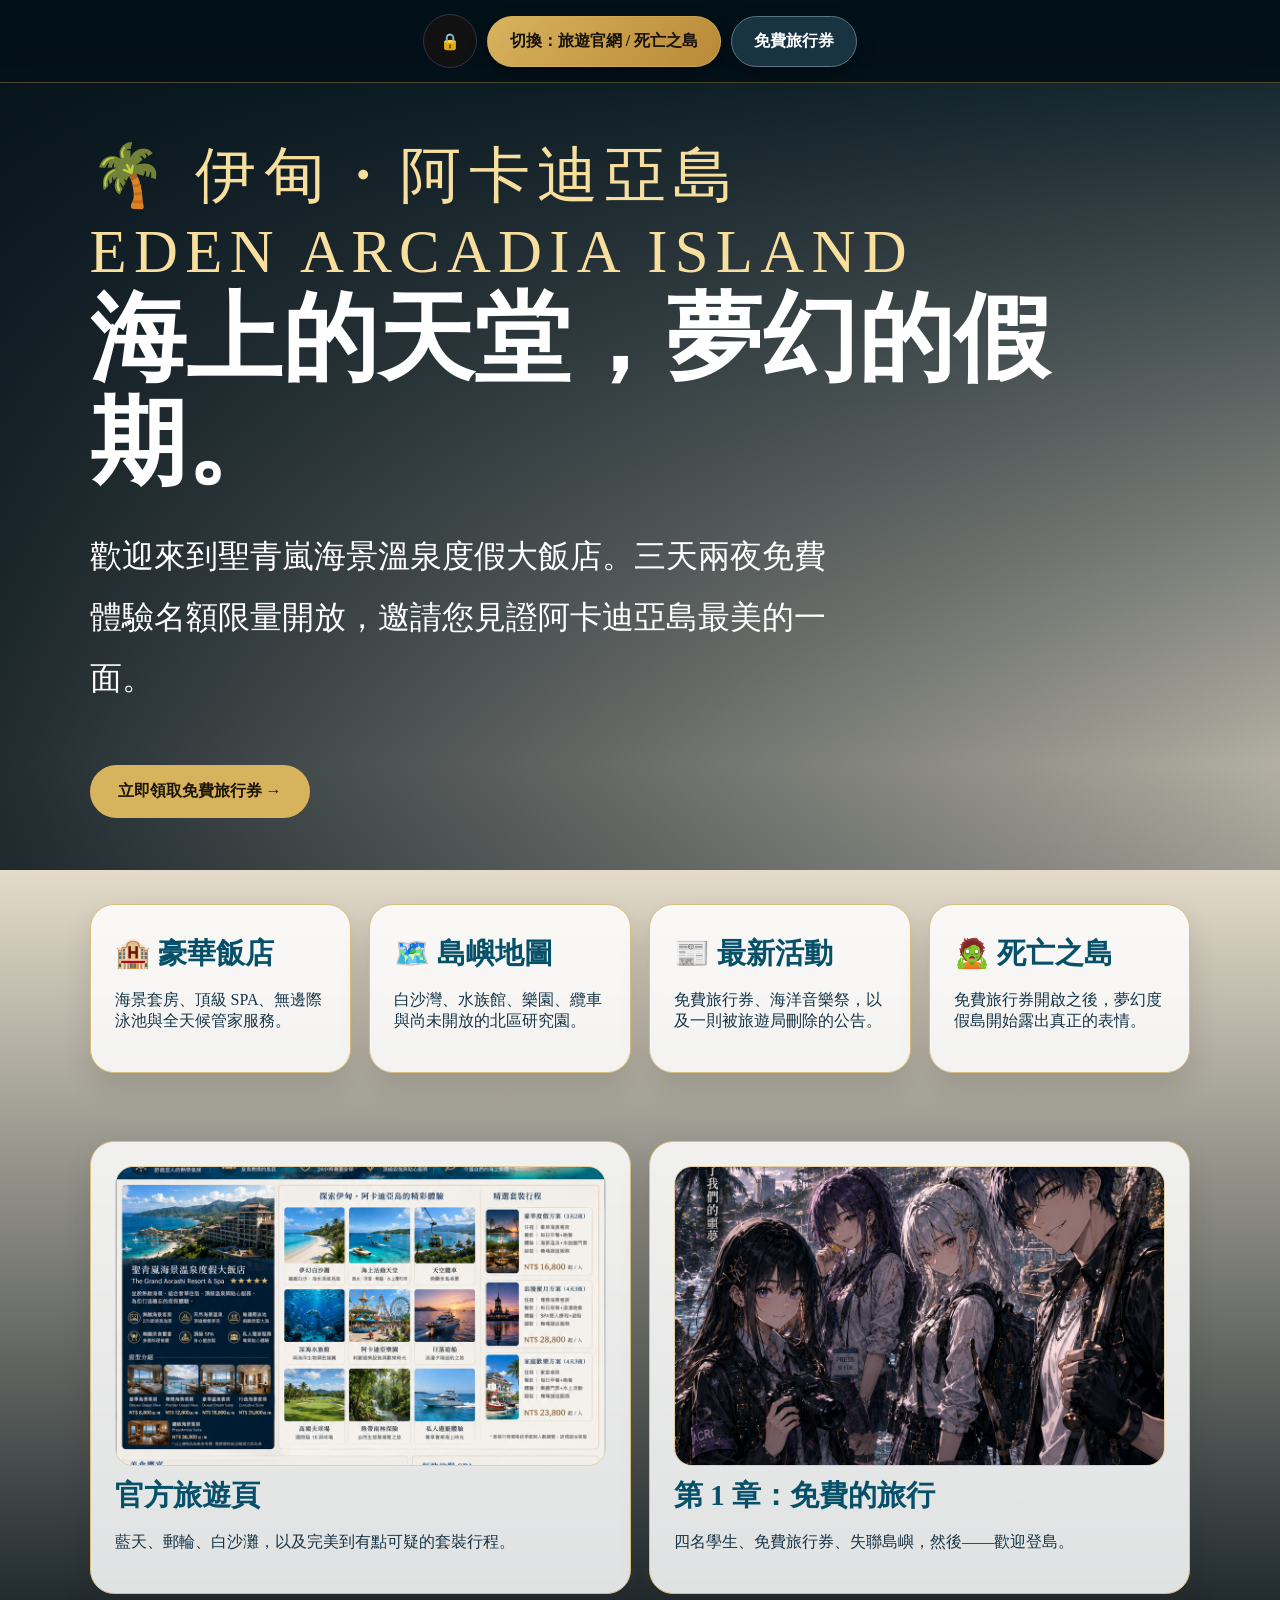
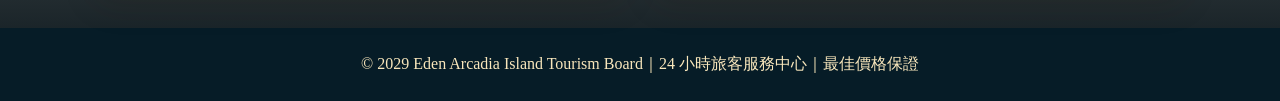
==== commit 419f5bed: "Update index.html" ====
--- a/index.html
+++ b/index.html
@@ -1 +1 @@
-<!doctype html><html lang="zh-Hant"><head><meta charset="utf-8"><meta name="viewport" content="width=device-width,initial-scale=1"><title>伊甸・阿卡迪亞島｜官方旅遊網站</title><link rel="stylesheet" href="style.css"></head><body><nav class="top"><div class="lock">🔒</div><a class="pill" href="death.html">切換：旅遊官網 / 死亡之島</a><a class="pill dark" href="ticket.html">免費旅行券</a></nav><section class="hero"><div><div class="brand">🌴 伊甸・阿卡迪亞島<br>EDEN ARCADIA ISLAND</div><h1>海上的天堂，夢幻的假期。</h1><p class="lead">歡迎來到聖青嵐海景溫泉度假大飯店。三天兩夜免費體驗名額限量開放，邀請您見證阿卡迪亞島最美的一面。</p><a class="btn" href="ticket.html">立即領取免費旅行券 →</a></div></section><section class="grid"><a class="card" href="hotel.html"><h2>🏨 豪華飯店</h2><p>海景套房、頂級 SPA、無邊際泳池與全天候管家服務。</p></a><a class="card" href="map.html"><h2>🗺️ 島嶼地圖</h2><p>白沙灣、水族館、樂園、纜車與尚未開放的北區研究園。</p></a><a class="card" href="news.html"><h2>📰 最新活動</h2><p>免費旅行券、海洋音樂祭，以及一則被旅遊局刪除的公告。</p></a><a class="card" href="death.html"><h2>🧟 死亡之島</h2><p>免費旅行券開啟之後，夢幻度假島開始露出真正的表情。</p></a></section><section class="grid"><div class="card"><img class="thumb" src="resort_site.png"><h2>官方旅遊頁</h2><p>藍天、郵輪、白沙灘，以及完美到有點可疑的套裝行程。</p></div><div class="card"><img class="thumb" src="assets/death_island_poster.png"><h2>第 1 章：免費的旅行</h2><p>四名學生、免費旅行券、失聯島嶼，然後——歡迎登島。</p></div></section><footer class="footer">© 2029 Eden Arcadia Island Tourism Board｜24 小時旅客服務中心｜最佳價格保證</footer></body></html>
+<!doctype html><html lang="zh-Hant"><head><meta charset="utf-8"><meta name="viewport" content="width=device-width,initial-scale=1"><title>伊甸・阿卡迪亞島｜官方旅遊網站</title><link rel="stylesheet" href="style.css"></head><body><nav class="top"><div class="lock">🔒</div><a class="pill" href="death.html">切換：旅遊官網 / 死亡之島</a><a class="pill dark" href="ticket.html">免費旅行券</a></nav><section class="hero"><div><div class="brand">🌴 伊甸・阿卡迪亞島<br>EDEN ARCADIA ISLAND</div><h1>海上的天堂，夢幻的假期。</h1><p class="lead">歡迎來到聖青嵐海景溫泉度假大飯店。三天兩夜免費體驗名額限量開放，邀請您見證阿卡迪亞島最美的一面。</p><a class="btn" href="ticket.html">立即領取免費旅行券 →</a></div></section><section class="grid"><a class="card" href="hotel.html"><h2>🏨 豪華飯店</h2><p>海景套房、頂級 SPA、無邊際泳池與全天候管家服務。</p></a><a class="card" href="map.html"><h2>🗺️ 島嶼地圖</h2><p>白沙灣、水族館、樂園、纜車與尚未開放的北區研究園。</p></a><a class="card" href="news.html"><h2>📰 最新活動</h2><p>免費旅行券、海洋音樂祭，以及一則被旅遊局刪除的公告。</p></a><a class="card" href="death.html"><h2>🧟 死亡之島</h2><p>免費旅行券開啟之後，夢幻度假島開始露出真正的表情。</p></a></section><section class="grid"><div class="card"><img class="thumb" src="resort_site.png"><h2>官方旅遊頁</h2><p>藍天、郵輪、白沙灘，以及完美到有點可疑的套裝行程。</p></div><div class="card"><img class="thumb" src="death_island_poster.png"><h2>第 1 章：免費的旅行</h2><p>四名學生、免費旅行券、失聯島嶼，然後——歡迎登島。</p></div></section><footer class="footer">© 2029 Eden Arcadia Island Tourism Board｜24 小時旅客服務中心｜最佳價格保證</footer></body></html>
